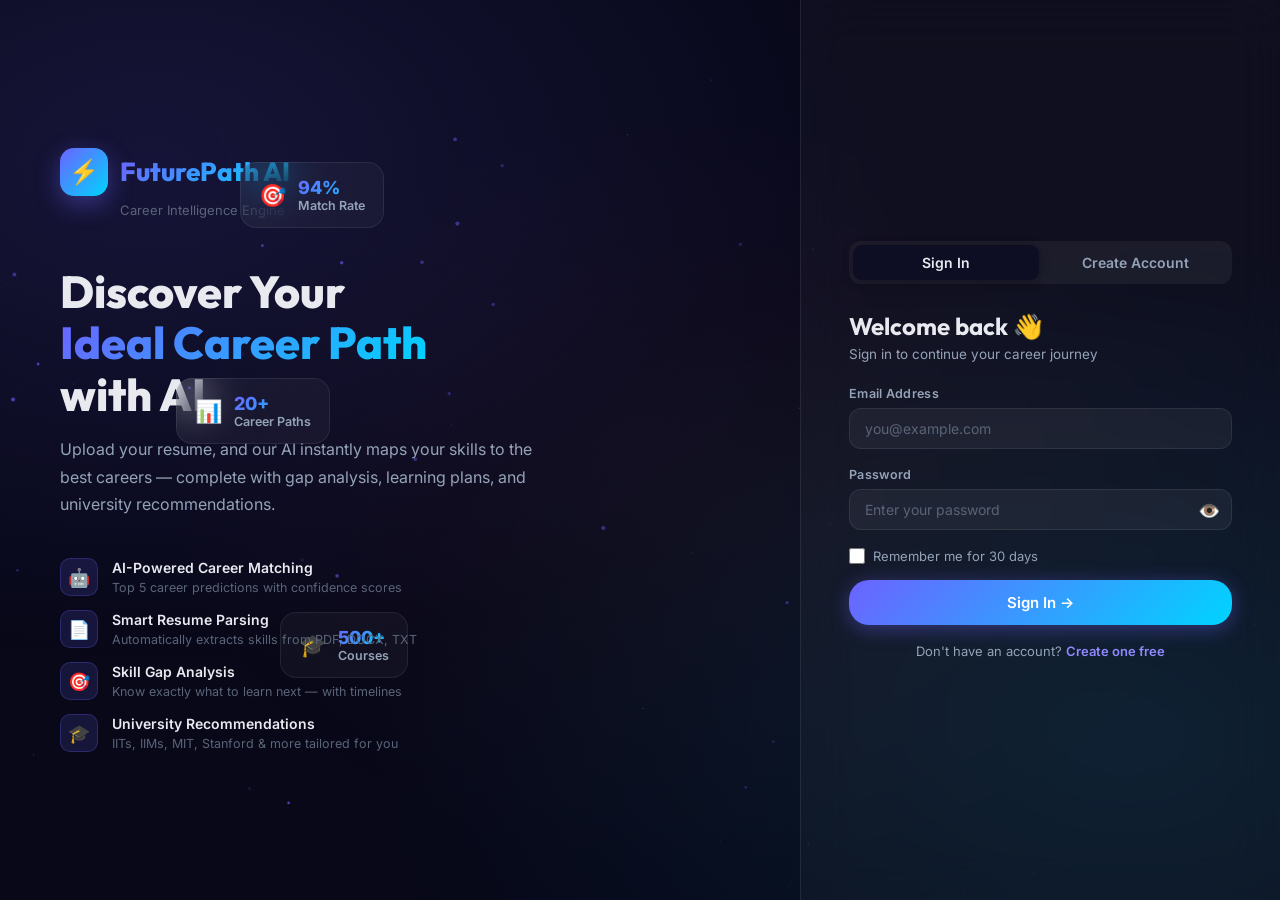
==== index.html @ 03763171 "First Commit" ====
<!DOCTYPE html>
<html lang="en">

<head>
  <meta charset="UTF-8" />
  <meta name="viewport" content="width=device-width, initial-scale=1.0" />
  <title>FuturePath AI — Career Recommendation Engine</title>
  <meta name="description"
    content="FuturePath AI analyzes your skills and interests to predict the best career paths with personalized learning recommendations." />
  <link rel="stylesheet" href="css/main.css" />
  <link rel="stylesheet" href="css/auth.css" />
</head>

<body>
  <div class="bg-mesh"></div>
  <canvas id="particles-canvas"></canvas>

  <div class="auth-page">
    <!-- LEFT: Branding -->
    <div class="auth-left">
      <!-- Floating decorations -->
      <div class="floating-card fc-1">
        <div class="fc-icon">🎯</div>
        <div>
          <div class="fc-val">94%</div>
          <div class="fc-text">Match Rate</div>
        </div>
      </div>
      <div class="floating-card fc-2">
        <div class="fc-icon">📊</div>
        <div>
          <div class="fc-val">20+</div>
          <div class="fc-text">Career Paths</div>
        </div>
      </div>
      <div class="floating-card fc-3">
        <div class="fc-icon">🎓</div>
        <div>
          <div class="fc-val">500+</div>
          <div class="fc-text">Courses</div>
        </div>
      </div>

      <div class="auth-brand">
        <div class="brand-logo">
          <div class="brand-icon">⚡</div>
          <div class="brand-name">FuturePath AI</div>
        </div>
        <div class="brand-tagline">Career Intelligence Engine</div>
      </div>

      <div class="auth-hero">
        <h1>Discover Your<br /><span class="gradient-text">Ideal Career Path</span><br />with AI</h1>
        <p>Upload your resume, and our AI instantly maps your skills to the best careers — complete with gap analysis,
          learning plans, and university recommendations.</p>
      </div>

      <div class="auth-features">
        <div class="auth-feature delay-1">
          <div class="auth-feature-icon">🤖</div>
          <div class="auth-feature-text">
            <strong>AI-Powered Career Matching</strong>
            <span>Top 5 career predictions with confidence scores</span>
          </div>
        </div>
        <div class="auth-feature delay-2">
          <div class="auth-feature-icon">📄</div>
          <div class="auth-feature-text">
            <strong>Smart Resume Parsing</strong>
            <span>Automatically extracts skills from PDF, DOCX, TXT</span>
          </div>
        </div>
        <div class="auth-feature delay-3">
          <div class="auth-feature-icon">🎯</div>
          <div class="auth-feature-text">
            <strong>Skill Gap Analysis</strong>
            <span>Know exactly what to learn next — with timelines</span>
          </div>
        </div>
        <div class="auth-feature delay-4">
          <div class="auth-feature-icon">🎓</div>
          <div class="auth-feature-text">
            <strong>University Recommendations</strong>
            <span>IITs, IIMs, MIT, Stanford & more tailored for you</span>
          </div>
        </div>
      </div>
    </div>

    <!-- RIGHT: Auth Form -->
    <div class="auth-right">
      <div class="auth-card">
        <!-- Tabs -->
        <div class="auth-tabs">
          <button class="auth-tab" data-tab="login" onclick="switchTab('login')">Sign In</button>
          <button class="auth-tab" data-tab="register" onclick="switchTab('register')">Create Account</button>
        </div>

        <!-- ===== LOGIN PANEL ===== -->
        <div id="login-panel">
          <h2>Welcome back 👋</h2>
          <p class="auth-sub">Sign in to continue your career journey</p>

          <div id="login-alert"></div>

          <form id="login-form">
            <div class="form-group">
              <label class="form-label">Email Address</label>
              <input id="login-email" type="email" class="form-input" placeholder="you@example.com" autocomplete="email"
                required />
            </div>
            <div class="form-group">
              <label class="form-label">Password</label>
              <div class="input-wrap">
                <input id="login-password" type="password" class="form-input" placeholder="Enter your password"
                  autocomplete="current-password" required />
                <button type="button" class="toggle-pass" onclick="togglePass('login-password', this)">👁️</button>
              </div>
            </div>
            <label class="checkbox-row">
              <input type="checkbox" id="login-remember" />
              Remember me for 30 days
            </label>
            <button id="login-btn" type="submit" class="btn btn-primary btn-full btn-lg">
              Sign In →
            </button>
          </form>

          <p class="auth-footer-text">
            Don't have an account? <a onclick="switchTab('register')">Create one free</a>
          </p>
        </div>

        <!-- ===== REGISTER PANEL ===== -->
        <div id="register-panel" style="display:none">
          <h2>Join FuturePath AI 🚀</h2>
          <p class="auth-sub">Create your free account in seconds</p>

          <div id="reg-alert"></div>

          <form id="register-form">
            <div class="section-divider">Personal Info</div>
            <div class="form-row">
              <div class="form-group">
                <label class="form-label">Full Name</label>
                <input id="reg-name" type="text" class="form-input" placeholder="Your Name" required />
              </div>
              <div class="form-group">
                <label class="form-label">Phone Number</label>
                <input id="reg-phone" type="tel" class="form-input" placeholder="9876543210" required />
              </div>
            </div>
            <div class="form-group">
              <label class="form-label">Email Address</label>
              <input id="reg-email" type="email" class="form-input" placeholder="you@example.com" required />
            </div>
            <div class="form-group">
              <label class="form-label">Password</label>
              <div class="input-wrap">
                <input id="reg-password" type="password" class="form-input" placeholder="Min. 8 characters" required />
                <button type="button" class="toggle-pass" onclick="togglePass('reg-password', this)">👁️</button>
              </div>
              <div class="form-hint">Use a mix of letters, numbers, and symbols</div>
            </div>

            <div class="section-divider">Academic Info</div>
            <div class="form-group">
              <label class="form-label">College / University</label>
              <input id="reg-college" type="text" class="form-input" placeholder="IIT Bombay, NIT Trichy, …" required />
            </div>
            <div class="form-row">
              <div class="form-group">
                <label class="form-label">Degree</label>
                <select id="reg-degree" class="form-input" required>
                  <option value="">Select degree</option>
                  <option value="B.Tech">B.Tech</option>
                  <option value="B.E.">B.E.</option>
                  <option value="B.Sc">B.Sc</option>
                  <option value="B.Com">B.Com</option>
                  <option value="B.A">B.A</option>
                  <option value="BCA">BCA</option>
                  <option value="MCA">MCA</option>
                  <option value="M.Tech">M.Tech</option>
                  <option value="M.Sc">M.Sc</option>
                  <option value="MBA">MBA</option>
                  <option value="PhD">PhD</option>
                </select>
              </div>
              <div class="form-group">
                <label class="form-label">Current Year</label>
                <select id="reg-year" class="form-input" required>
                  <option value="">Select year</option>
                  <option value="1st Year">1st Year</option>
                  <option value="2nd Year">2nd Year</option>
                  <option value="3rd Year">3rd Year</option>
                  <option value="4th Year">4th Year</option>
                  <option value="Graduate">Graduate</option>
                </select>
              </div>
            </div>
            <div class="form-group">
              <label class="form-label">Branch / Specialization</label>
              <input id="reg-branch" type="text" class="form-input" placeholder="Computer Science, ECE, Mechanical…"
                required />
            </div>

            <button id="reg-btn" type="submit" class="btn btn-primary btn-full btn-lg" style="margin-top:8px">
              Create Account →
            </button>
          </form>

          <p class="auth-footer-text">
            Already have an account? <a onclick="switchTab('login')">Sign in</a>
          </p>
        </div>
      </div>
    </div>
  </div>

  <script src="js/app.js"></script>
  <script src="js/auth.js"></script>
</body>

</html>
---- css/main.css ----
@import url('https://fonts.googleapis.com/css2?family=Outfit:wght@300;400;500;600;700;800;900&family=Inter:wght@300;400;500;600;700&display=swap');

/* =============================================
   DESIGN TOKENS
   ============================================= */
:root {
  --bg-primary:    #080818;
  --bg-secondary:  #0d0d24;
  --bg-card:       rgba(255,255,255,0.04);
  --bg-card-hover: rgba(255,255,255,0.07);

  --border:        rgba(255,255,255,0.08);
  --border-hover:  rgba(108,99,255,0.45);

  --primary:        #6c63ff;
  --primary-light:  #9089ff;
  --primary-dark:   #4a43cc;
  --secondary:      #00d4ff;
  --accent:         #ff6b6b;
  --success:        #00e5a0;
  --warning:        #ffb347;

  --text-primary:   #e8eaf0;
  --text-secondary: #94a3b8;
  --text-muted:     #5a6478;

  --grad-primary:   linear-gradient(135deg,#6c63ff 0%,#00d4ff 100%);
  --grad-card:      linear-gradient(135deg,rgba(108,99,255,.10) 0%,rgba(0,212,255,.04) 100%);
  --grad-hero:      radial-gradient(ellipse at 20% 50%,rgba(108,99,255,.18) 0%,transparent 55%),
                    radial-gradient(ellipse at 80% 20%,rgba(0,212,255,.12) 0%,transparent 50%);

  --shadow-card:    0 8px 32px rgba(0,0,0,.45);
  --shadow-glow:    0 0 40px rgba(108,99,255,.22);

  --r-sm: 8px;  --r-md: 12px;  --r-lg: 20px;  --r-xl: 28px;
  --transition: all .3s cubic-bezier(.4,0,.2,1);
}

/* =============================================
   RESET & BASE
   ============================================= */
*, *::before, *::after { box-sizing: border-box; margin:0; padding:0; }
html { scroll-behavior: smooth; font-size:16px; }
body {
  font-family: 'Inter', sans-serif;
  background: var(--bg-primary);
  color: var(--text-primary);
  min-height: 100vh;
  overflow-x: hidden;
  -webkit-font-smoothing: antialiased;
}
h1,h2,h3,h4,h5,h6 { font-family:'Outfit',sans-serif; line-height:1.2; }
a { text-decoration: none; color: inherit; }
button { font-family:'Inter',sans-serif; cursor:pointer; }

::-webkit-scrollbar { width:6px; }
::-webkit-scrollbar-track { background:var(--bg-secondary); }
::-webkit-scrollbar-thumb { background:var(--primary); border-radius:3px; }

/* =============================================
   BACKGROUND MESH
   ============================================= */
.bg-mesh {
  position: fixed; inset:0; pointer-events:none; z-index:0;
  background:
    radial-gradient(ellipse at 12% 18%, rgba(108,99,255,.14) 0%,transparent 48%),
    radial-gradient(ellipse at 88% 82%, rgba(0,212,255,.09) 0%,transparent 48%),
    radial-gradient(ellipse at 55% 55%, rgba(255,107,107,.04) 0%,transparent 55%);
}

/* =============================================
   APP LAYOUT
   ============================================= */
.app-container { display:flex; min-height:100vh; }

/* — Sidebar — */
.sidebar {
  width: 255px; flex-shrink:0;
  background: rgba(8,8,24,.7);
  border-right: 1px solid var(--border);
  backdrop-filter: blur(24px);
  position: fixed; top:0; left:0; height:100vh;
  display:flex; flex-direction:column;
  z-index: 100; transition: var(--transition);
  overflow:hidden;
}

.sidebar-logo {
  padding: 24px 22px 22px;
  border-bottom: 1px solid var(--border);
}
.sidebar-logo .logo-mark {
  font-size: 22px; font-family:'Outfit',sans-serif; font-weight:800;
  background: var(--grad-primary);
  -webkit-background-clip:text; -webkit-text-fill-color:transparent;
  background-clip:text;
  display:flex; align-items:center; gap:8px;
}
.sidebar-logo .logo-sub {
  font-size:10.5px; color:var(--text-muted); margin-top:3px; letter-spacing:.3px;
}

.sidebar-nav { flex:1; padding:8px 10px; overflow-y:auto; }
.nav-group-label {
  font-size:9.5px; font-weight:700; letter-spacing:1.6px; text-transform:uppercase;
  color:var(--text-muted); padding:14px 12px 6px;
}
.nav-item {
  display:flex; align-items:center; gap:11px;
  padding:10px 13px; border-radius:var(--r-md);
  color:var(--text-secondary); font-size:13.5px; font-weight:500;
  transition:var(--transition); margin-bottom:1px; cursor:pointer;
  border: 1px solid transparent;
}
.nav-item:hover {
  background:rgba(108,99,255,.11); color:var(--text-primary);
  border-color:rgba(108,99,255,.15);
}
.nav-item.active {
  background:linear-gradient(135deg,rgba(108,99,255,.22),rgba(0,212,255,.08));
  color:var(--primary-light); border-color:rgba(108,99,255,.35);
}
.nav-icon { font-size:16px; width:20px; text-align:center; flex-shrink:0; }

.sidebar-footer {
  padding:14px 16px;
  border-top:1px solid var(--border);
  display:flex; align-items:center; gap:10px;
}
.sf-avatar {
  width:34px; height:34px; border-radius:50%;
  background:var(--grad-primary);
  display:flex; align-items:center; justify-content:center;
  font-family:'Outfit',sans-serif; font-weight:700; font-size:13px; color:#fff;
  flex-shrink:0;
}
.sf-name  { font-size:13px; font-weight:600; color:var(--text-primary); }
.sf-email { font-size:11px; color:var(--text-muted); white-space:nowrap; overflow:hidden; text-overflow:ellipsis; max-width:145px; }

/* — Main content — */
.main-content { flex:1; margin-left:255px; min-height:100vh; position:relative; z-index:1; }

/* — Topbar — */
.topbar {
  display:flex; align-items:center; justify-content:space-between;
  padding:14px 36px;
  border-bottom:1px solid var(--border);
  backdrop-filter:blur(20px);
  position:sticky; top:0; z-index:50;
  background:rgba(8,8,24,.82);
}
.topbar-left h1 { font-size:22px; font-weight:700; color:var(--text-primary); }
.topbar-left p  { font-size:13px; color:var(--text-secondary); margin-top:2px; }
.topbar-right { display:flex; align-items:center; gap:12px; }

.user-chip {
  display:flex; align-items:center; gap:9px;
  background:var(--bg-card); border:1px solid var(--border);
  border-radius:100px; padding:5px 14px 5px 6px; cursor:pointer;
  transition:var(--transition);
}
.user-chip:hover { border-color:var(--border-hover); }
.user-chip .avatar {
  width:28px; height:28px; border-radius:50%;
  background:var(--grad-primary);
  display:flex; align-items:center; justify-content:center;
  font-family:'Outfit',sans-serif; font-weight:700; font-size:11px; color:#fff;
}
.user-chip span { font-size:13px; font-weight:500; color:var(--text-primary); }

/* — Page layout — */
.page-header { padding:30px 36px 18px; }
.page-header h1 { font-size:26px; font-weight:700; margin-bottom:4px; }
.page-header p  { color:var(--text-secondary); font-size:14px; }

.page-content { padding:24px 36px 48px; }

/* =============================================
   CARDS
   ============================================= */
.card {
  background:var(--bg-card); border:1px solid var(--border);
  border-radius:var(--r-lg); backdrop-filter:blur(20px);
  transition:var(--transition); padding:24px;
}
.card:hover {
  border-color:var(--border-hover);
  box-shadow:var(--shadow-glow); transform:translateY(-2px);
}
.card-gradient { background:var(--grad-card); border:1px solid rgba(108,99,255,.18); }
.card-flat { transform:none !important; }
.card-flat:hover { transform:none !important; }

/* =============================================
   STAT CARDS
   ============================================= */
.stat-card {
  position:relative; overflow:hidden; padding:22px 24px;
  background:var(--bg-card); border:1px solid var(--border);
  border-radius:var(--r-lg); backdrop-filter:blur(20px);
  transition:var(--transition);
}
.stat-card:hover { border-color:var(--border-hover); transform:translateY(-2px); }
.stat-card::after {
  content:''; position:absolute; top:-20px; right:-20px;
  width:90px; height:90px; border-radius:50%; filter:blur(35px); opacity:.25;
}
.stat-card.v::after { background:var(--primary); }
.stat-card.c::after { background:var(--secondary); }
.stat-card.r::after { background:var(--accent); }
.stat-card.g::after { background:var(--success); }
.stat-icon { font-size:28px; margin-bottom:12px; }
.stat-value {
  font-family:'Outfit',sans-serif; font-size:34px; font-weight:800; line-height:1;
  background:var(--grad-primary);
  -webkit-background-clip:text; -webkit-text-fill-color:transparent; background-clip:text;
}
.stat-label { font-size:13px; color:var(--text-secondary); margin-top:5px; }

/* =============================================
   BUTTONS
   ============================================= */
.btn {
  display:inline-flex; align-items:center; justify-content:center; gap:8px;
  padding:10px 22px; border-radius:var(--r-md);
  font-size:14px; font-weight:600;
  cursor:pointer; transition:var(--transition); border:none;
  white-space:nowrap;
}
.btn-primary {
  background:var(--grad-primary); color:#fff;
  box-shadow:0 4px 20px rgba(108,99,255,.38);
}
.btn-primary:hover { transform:translateY(-2px); box-shadow:0 8px 30px rgba(108,99,255,.58); }
.btn-secondary {
  background:rgba(108,99,255,.14); color:var(--primary-light);
  border:1px solid rgba(108,99,255,.30);
}
.btn-secondary:hover { background:rgba(108,99,255,.24); border-color:var(--primary); }
.btn-ghost {
  background:transparent; color:var(--text-secondary);
  border:1px solid var(--border);
}
.btn-ghost:hover { background:rgba(255,255,255,.05); color:var(--text-primary); }
.btn-danger { background:rgba(255,107,107,.15); color:var(--accent); border:1px solid rgba(255,107,107,.3); }
.btn-danger:hover { background:rgba(255,107,107,.25); }

.btn-lg { padding:13px 28px; font-size:15px; border-radius:var(--r-lg); }
.btn-sm { padding:6px 14px; font-size:12px; border-radius:var(--r-sm); }
.btn-full { width:100%; }
.btn:disabled { opacity:.5; cursor:not-allowed; transform:none !important; }

/* =============================================
   FORMS
   ============================================= */
.form-group { margin-bottom:18px; }
.form-label {
  display:block; font-size:12.5px; font-weight:600;
  color:var(--text-secondary); margin-bottom:7px; letter-spacing:.3px;
}
.form-input {
  width:100%; padding:11px 15px;
  background:rgba(255,255,255,.05); border:1px solid var(--border);
  border-radius:var(--r-md); color:var(--text-primary);
  font-family:'Inter',sans-serif; font-size:14px;
  transition:var(--transition); outline:none;
}
.form-input:focus {
  border-color:var(--primary);
  background:rgba(108,99,255,.08);
  box-shadow:0 0 0 3px rgba(108,99,255,.14);
}
.form-input::placeholder { color:var(--text-muted); }
select.form-input option { background:#14142e; color:var(--text-primary); }
.form-hint { font-size:11.5px; color:var(--text-muted); margin-top:5px; }
.form-row { display:grid; grid-template-columns:1fr 1fr; gap:16px; }
.form-error { font-size:12px; color:var(--accent); margin-top:5px; }

/* =============================================
   TAGS & BADGES
   ============================================= */
.tag {
  display:inline-flex; align-items:center; gap:5px;
  padding:4px 11px; border-radius:100px;
  font-size:12px; font-weight:500; transition:var(--transition);
}
.tag-primary  { background:rgba(108,99,255,.18); color:var(--primary-light); border:1px solid rgba(108,99,255,.3); }
.tag-success  { background:rgba(0,229,160,.14);  color:var(--success);       border:1px solid rgba(0,229,160,.3);  }
.tag-danger   { background:rgba(255,107,107,.14);color:var(--accent);         border:1px solid rgba(255,107,107,.3);}
.tag-warning  { background:rgba(255,179,71,.14); color:var(--warning);        border:1px solid rgba(255,179,71,.3); }
.tag-cyan     { background:rgba(0,212,255,.10);  color:var(--secondary);      border:1px solid rgba(0,212,255,.22); }
.tag-ghost    { background:rgba(255,255,255,.05);color:var(--text-secondary);  border:1px solid var(--border);      }
.tag .remove-btn { cursor:pointer; opacity:.6; line-height:1; font-size:14px; }
.tag .remove-btn:hover { opacity:1; }

.badge {
  display:inline-flex; align-items:center; justify-content:center;
  padding:2px 9px; border-radius:100px; font-size:11px; font-weight:700;
}
.badge-primary { background:var(--primary); color:#fff; }
.badge-success { background:var(--success); color:#000; }

/* =============================================
   PROGRESS BARS
   ============================================= */
.progress-bar { height:6px; background:rgba(255,255,255,.08); border-radius:3px; overflow:hidden; }
.progress-fill {
  height:100%; border-radius:3px; background:var(--grad-primary);
  width:0; transition:width 1.3s cubic-bezier(.4,0,.2,1);
}
.progress-fill.success  { background:var(--success); }
.progress-fill.warning  { background:var(--warning); }
.progress-fill.danger   { background:var(--accent); }

.progress-lg { height:10px; }
.progress-xl { height:14px; }

/* =============================================
   ALERTS
   ============================================= */
.alert {
  padding:12px 16px; border-radius:var(--r-md);
  font-size:13.5px; display:flex; align-items:center; gap:10px;
  margin-bottom:14px; animation:fadeInUp .3s ease;
}
.alert-error   { background:rgba(255,107,107,.10); border:1px solid rgba(255,107,107,.28); color:var(--accent); }
.alert-success { background:rgba(0,229,160,.10);   border:1px solid rgba(0,229,160,.28);   color:var(--success); }
.alert-info    { background:rgba(108,99,255,.10);  border:1px solid rgba(108,99,255,.28);  color:var(--primary-light); }
.alert-warning { background:rgba(255,179,71,.10);  border:1px solid rgba(255,179,71,.28);  color:var(--warning); }

/* =============================================
   SKILL TAG INPUT
   ============================================= */
.skill-input-wrapper {
  border:1px solid var(--border); border-radius:var(--r-md);
  background:rgba(255,255,255,.04); padding:10px;
  min-height:52px; display:flex; flex-wrap:wrap; gap:6px; align-items:center;
  cursor:text; transition:var(--transition);
}
.skill-input-wrapper:focus-within {
  border-color:var(--primary);
  box-shadow:0 0 0 3px rgba(108,99,255,.14);
}
.skill-input-inner {
  border:none; background:transparent; color:var(--text-primary);
  font-family:'Inter',sans-serif; font-size:14px; outline:none;
  min-width:120px; flex:1;
}
.skill-input-inner::placeholder { color:var(--text-muted); }

/* =============================================
   GRID & FLEX UTILITIES
   ============================================= */
.grid-2 { display:grid; grid-template-columns:repeat(2,1fr); gap:20px; }
.grid-3 { display:grid; grid-template-columns:repeat(3,1fr); gap:20px; }
.grid-4 { display:grid; grid-template-columns:repeat(4,1fr); gap:20px; }
.flex   { display:flex; }
.flex-col { flex-direction:column; }
.items-center { align-items:center; }
.items-start  { align-items:flex-start; }
.justify-between { justify-content:space-between; }
.justify-center  { justify-content:center; }
.gap-6  { gap:6px; }  .gap-8  { gap:8px; }  .gap-10 { gap:10px; }
.gap-12 { gap:12px; } .gap-16 { gap:16px; } .gap-20 { gap:20px; }
.gap-24 { gap:24px; } .gap-32 { gap:32px; }
.flex-wrap { flex-wrap:wrap; }
.flex-1 { flex:1; }

/* Margin/padding */
.mb-4{margin-bottom:4px} .mb-6{margin-bottom:6px} .mb-8{margin-bottom:8px}
.mb-12{margin-bottom:12px} .mb-16{margin-bottom:16px} .mb-20{margin-bottom:20px}
.mb-24{margin-bottom:24px} .mb-32{margin-bottom:32px} .mb-40{margin-bottom:40px}
.mt-8{margin-top:8px} .mt-12{margin-top:12px} .mt-16{margin-top:16px}
.mt-20{margin-top:20px} .mt-24{margin-top:24px}
.p-0{padding:0} .pt-16{padding-top:16px}

.text-center { text-align:center; }
.text-right  { text-align:right; }
.font-bold   { font-weight:700; }
.text-sm     { font-size:13px; }
.text-xs     { font-size:11.5px; }
.text-muted  { color:var(--text-muted); }
.text-secondary { color:var(--text-secondary); }
.text-success { color:var(--success); }
.text-danger  { color:var(--accent); }
.text-primary-c { color:var(--primary-light); }
.w-full { width:100%; }

/* =============================================
   DIVIDER
   ============================================= */
.divider { height:1px; background:var(--border); margin:20px 0; }

/* =============================================
   LOADING SPINNER
   ============================================= */
.spinner {
  display:inline-block; width:20px; height:20px;
  border:2px solid rgba(255,255,255,.15);
  border-top-color:var(--primary); border-radius:50%;
  animation:spin .7s linear infinite;
}
.spinner-lg { width:36px; height:36px; border-width:3px; }

/* Loading overlay */
.loading-overlay {
  position:absolute; inset:0; background:rgba(8,8,24,.7);
  display:flex; flex-direction:column; align-items:center; justify-content:center;
  border-radius:var(--r-lg); z-index:10; gap:12px; backdrop-filter:blur(4px);
}
.loading-overlay p { font-size:14px; color:var(--text-secondary); }

/* =============================================
   EMPTY STATE
   ============================================= */
.empty-state {
  display:flex; flex-direction:column; align-items:center; justify-content:center;
  padding:60px 24px; text-align:center; gap:12px;
}
.empty-state .empty-icon { font-size:48px; opacity:.5; }
.empty-state h3 { font-size:18px; font-weight:600; color:var(--text-secondary); }
.empty-state p  { font-size:14px; color:var(--text-muted); max-width:320px; }

/* =============================================
   MODAL
   ============================================= */
.modal-overlay {
  position:fixed; inset:0; background:rgba(0,0,0,.65);
  backdrop-filter:blur(8px); z-index:1000;
  display:flex; align-items:center; justify-content:center;
  animation:fadeIn .25s ease;
}
.modal {
  background:#0f0f28; border:1px solid var(--border);
  border-radius:var(--r-xl); padding:32px; width:100%; max-width:520px;
  box-shadow:0 24px 64px rgba(0,0,0,.6);
  animation:fadeInUp .3s ease;
}
.modal-header { display:flex; align-items:center; justify-content:space-between; margin-bottom:24px; }
.modal-header h2 { font-size:20px; font-weight:700; }
.modal-close {
  width:30px; height:30px; border-radius:50%; border:none;
  background:rgba(255,255,255,.08); color:var(--text-secondary);
  font-size:18px; cursor:pointer; transition:var(--transition);
  display:flex; align-items:center; justify-content:center;
}
.modal-close:hover { background:rgba(255,107,107,.2); color:var(--accent); }

/* =============================================
   SECTION HEADERS
   ============================================= */
.section-header {
  display:flex; align-items:center; justify-content:space-between;
  margin-bottom:20px;
}
.section-header h2 { font-size:18px; font-weight:700; }
.section-header h3 { font-size:16px; font-weight:600; }

/* =============================================
   CONFIDENCE / SCORE RING
   ============================================= */
.score-ring {
  display:flex; flex-direction:column; align-items:center; gap:4px;
}
.score-ring svg { transform:rotate(-90deg); }
.score-ring .score-num {
  font-family:'Outfit',sans-serif; font-weight:800; font-size:22px;
  background:var(--grad-primary);
  -webkit-background-clip:text; -webkit-text-fill-color:transparent; background-clip:text;
}
.score-ring .score-label { font-size:10px; color:var(--text-muted); text-align:center; }

/* =============================================
   CAREER CARD
   ============================================= */
.career-card {
  background:var(--bg-card); border:1px solid var(--border);
  border-radius:var(--r-lg); padding:22px;
  display:flex; flex-direction:column; gap:14px;
  transition:var(--transition); position:relative; overflow:hidden;
  cursor:pointer;
}
.career-card::before {
  content:''; position:absolute; top:0; left:0; right:0; height:2px;
  background:var(--grad-primary); opacity:0; transition:var(--transition);
}
.career-card:hover { border-color:var(--border-hover); transform:translateY(-3px); box-shadow:var(--shadow-glow); }
.career-card:hover::before { opacity:1; }
.career-card.rank-1 { border-color:rgba(108,99,255,.4); }
.career-card.rank-1::before { opacity:1; }

.career-rank {
  position:absolute; top:14px; right:14px;
  width:26px; height:26px; border-radius:50%;
  background:rgba(108,99,255,.2); border:1px solid rgba(108,99,255,.3);
  display:flex; align-items:center; justify-content:center;
  font-size:12px; font-weight:700; color:var(--primary-light);
}
.career-card.rank-1 .career-rank {
  background:linear-gradient(135deg,#ffd700,#ffa500);
  border-color:#ffd700; color:#000;
}

.career-title { font-family:'Outfit',sans-serif; font-size:18px; font-weight:700; color:var(--text-primary); }
.career-domain { font-size:12px; color:var(--text-muted); margin-top:2px; }

.confidence-bar-wrap { }
.confidence-bar-label {
  display:flex; justify-content:space-between; margin-bottom:6px;
}
.confidence-pct {
  font-family:'Outfit',sans-serif; font-size:18px; font-weight:700;
  background:var(--grad-primary);
  -webkit-background-clip:text; -webkit-text-fill-color:transparent; background-clip:text;
}

/* =============================================
   SKILL GAP
   ============================================= */
.skill-row {
  display:flex; align-items:center; gap:12px; padding:12px 0;
  border-bottom:1px solid var(--border);
}
.skill-row:last-child { border-bottom:none; }
.skill-name { flex:1; font-size:14px; font-weight:500; }
.skill-meta { display:flex; gap:8px; align-items:center; }

/* =============================================
   COURSE CARD
   ============================================= */
.course-card {
  background:var(--bg-card); border:1px solid var(--border);
  border-radius:var(--r-lg); padding:18px 20px;
  display:flex; gap:16px; transition:var(--transition);
}
.course-card:hover { border-color:var(--border-hover); transform:translateY(-2px); }
.course-provider-logo {
  width:42px; height:42px; border-radius:var(--r-sm);
  display:flex; align-items:center; justify-content:center;
  font-size:20px; flex-shrink:0;
  background:rgba(255,255,255,.06); border:1px solid var(--border);
}
.course-title { font-size:14px; font-weight:600; margin-bottom:4px; }
.course-meta { display:flex; flex-wrap:wrap; gap:6px; margin-top:8px; }
.course-link {
  margin-top:auto; font-size:12px; color:var(--primary-light);
  display:flex; align-items:center; gap:4px;
}
.course-link:hover { color:var(--secondary); }

/* =============================================
   UNIVERSITY CARD
   ============================================= */
.uni-card {
  background:var(--bg-card); border:1px solid var(--border);
  border-radius:var(--r-lg); overflow:hidden; transition:var(--transition);
}
.uni-card:hover { border-color:var(--border-hover); transform:translateY(-3px); box-shadow:var(--shadow-glow); }
.uni-card-header { padding:18px 20px; background:var(--grad-card); border-bottom:1px solid var(--border); }
.uni-name { font-family:'Outfit',sans-serif; font-size:16px; font-weight:700; }
.uni-location { font-size:12px; color:var(--text-muted); margin-top:2px; }
.uni-card-body { padding:16px 20px; display:flex; flex-direction:column; gap:10px; }
.uni-stat-row { display:flex; justify-content:space-between; font-size:13px; }
.uni-stat-key { color:var(--text-secondary); }
.uni-stat-val { font-weight:600; color:var(--text-primary); }

/* =============================================
   TOOLTIP
   ============================================= */
.tip { position:relative; cursor:help; }
.tip::after {
  content:attr(data-tip);
  position:absolute; bottom:calc(100% + 7px); left:50%;
  transform:translateX(-50%); white-space:nowrap;
  background:rgba(15,15,40,.97); color:var(--text-primary);
  border:1px solid var(--border); border-radius:var(--r-sm);
  padding:7px 12px; font-size:12px;
  pointer-events:none; opacity:0; transition:opacity .2s;
  z-index:999;
}
.tip:hover::after { opacity:1; }

/* =============================================
   KEYFRAMES
   ============================================= */
@keyframes fadeInUp  { from{opacity:0;transform:translateY(18px)} to{opacity:1;transform:translateY(0)} }
@keyframes fadeIn    { from{opacity:0} to{opacity:1} }
@keyframes slideLeft { from{opacity:0;transform:translateX(-18px)} to{opacity:1;transform:translateX(0)} }
@keyframes spin      { from{transform:rotate(0deg)} to{transform:rotate(360deg)} }
@keyframes float     { 0%,100%{transform:translateY(0)} 50%{transform:translateY(-9px)} }
@keyframes pulse-glow {
  0%,100%{box-shadow:0 0 20px rgba(108,99,255,.3)}
  50%{box-shadow:0 0 40px rgba(108,99,255,.6)}
}

.anim-fade-up  { animation:fadeInUp  .5s ease forwards; }
.anim-fade-in  { animation:fadeIn    .4s ease forwards; }
.anim-slide-left { animation:slideLeft .4s ease forwards; }

/* stagger delays */
.delay-1 { animation-delay:.1s; opacity:0; }
.delay-2 { animation-delay:.2s; opacity:0; }
.delay-3 { animation-delay:.3s; opacity:0; }
.delay-4 { animation-delay:.4s; opacity:0; }
.delay-5 { animation-delay:.5s; opacity:0; }

/* =============================================
   RESPONSIVE
   ============================================= */
@media(max-width:1100px) {
  .sidebar { width:220px; }
  .main-content { margin-left:220px; }
  .grid-4 { grid-template-columns:repeat(2,1fr); }
}
@media(max-width:860px) {
  .grid-3 { grid-template-columns:repeat(2,1fr); }
  .grid-2 { grid-template-columns:1fr; }
  .form-row { grid-template-columns:1fr; }
}
@media(max-width:700px) {
  .sidebar { transform:translateX(-100%); }
  .main-content { margin-left:0; }
  .page-header,.page-content { padding:18px 18px; }
  .grid-3,.grid-4 { grid-template-columns:1fr; }
}
---- css/auth.css ----
/* =============================================
   AUTH PAGE — index.html specific styles
   ============================================= */

/* Particles canvas */
#particles-canvas {
  position: fixed; inset: 0; z-index: 0;
  pointer-events: none;
}

/* Auth wrapper */
.auth-page {
  min-height: 100vh;
  display: flex;
  position: relative;
  overflow: hidden;
}

/* Left panel — branding */
.auth-left {
  flex: 1;
  display: flex;
  flex-direction: column;
  justify-content: center;
  padding: 60px;
  position: relative;
  z-index: 1;
}

.auth-brand { margin-bottom: 48px; }
.auth-brand .brand-logo {
  display: flex; align-items: center; gap: 12px;
  margin-bottom: 6px;
}
.auth-brand .brand-icon {
  width: 48px; height: 48px; border-radius: 14px;
  background: linear-gradient(135deg, #6c63ff, #00d4ff);
  display: flex; align-items: center; justify-content: center;
  font-size: 24px; box-shadow: 0 8px 24px rgba(108,99,255,.4);
}
.auth-brand .brand-name {
  font-family: 'Outfit', sans-serif;
  font-size: 26px; font-weight: 800;
  background: linear-gradient(135deg, #6c63ff, #00d4ff);
  -webkit-background-clip: text; -webkit-text-fill-color: transparent;
  background-clip: text;
}
.auth-brand .brand-tagline {
  font-size: 13px; color: var(--text-muted);
  padding-left: 60px;
}

.auth-hero h1 {
  font-family: 'Outfit', sans-serif;
  font-size: clamp(32px, 3.5vw, 48px);
  font-weight: 800; line-height: 1.15;
  color: var(--text-primary); margin-bottom: 16px;
}
.auth-hero h1 .gradient-text {
  background: linear-gradient(135deg, #6c63ff, #00d4ff);
  -webkit-background-clip: text; -webkit-text-fill-color: transparent;
  background-clip: text;
}
.auth-hero p {
  font-size: 16px; color: var(--text-secondary);
  line-height: 1.7; max-width: 480px; margin-bottom: 40px;
}

.auth-features {
  display: flex; flex-direction: column; gap: 14px;
}
.auth-feature {
  display: flex; align-items: center; gap: 14px;
  animation: slideLeft .5s ease forwards; opacity: 0;
}
.auth-feature-icon {
  width: 38px; height: 38px; border-radius: 10px;
  background: rgba(108,99,255,.15); border: 1px solid rgba(108,99,255,.25);
  display: flex; align-items: center; justify-content: center;
  font-size: 18px; flex-shrink: 0;
}
.auth-feature-text strong { font-size: 14px; font-weight: 600; display: block; }
.auth-feature-text span   { font-size: 12.5px; color: var(--text-muted); }

/* Right panel — form */
.auth-right {
  width: 480px; flex-shrink: 0;
  display: flex; align-items: center; justify-content: center;
  padding: 40px 48px;
  background: rgba(255,255,255,.03);
  border-left: 1px solid var(--border);
  backdrop-filter: blur(24px);
  position: relative; z-index: 1;
  overflow-y: auto;
}

.auth-card {
  width: 100%; max-width: 400px;
  animation: fadeInUp .5s ease;
}

/* Tabs */
.auth-tabs {
  display: flex; gap: 4px;
  background: rgba(255,255,255,.05);
  border-radius: var(--r-md); padding: 4px;
  margin-bottom: 28px;
}
.auth-tab {
  flex: 1; padding: 9px;
  border: none; border-radius: 9px;
  font-family: 'Inter', sans-serif; font-size: 14px; font-weight: 600;
  cursor: pointer; transition: var(--transition);
  background: transparent; color: var(--text-secondary);
}
.auth-tab.active {
  background: var(--bg-secondary);
  color: var(--text-primary);
  box-shadow: 0 2px 12px rgba(0,0,0,.3);
}

/* Form heading */
.auth-card h2 {
  font-family: 'Outfit', sans-serif;
  font-size: 24px; font-weight: 700;
  margin-bottom: 6px;
}
.auth-card .auth-sub {
  font-size: 13.5px; color: var(--text-secondary); margin-bottom: 24px;
}

/* Password toggle */
.input-wrap { position: relative; }
.input-wrap .form-input { padding-right: 42px; }
.toggle-pass {
  position: absolute; right: 12px; top: 50%;
  transform: translateY(-50%);
  background: none; border: none; cursor: pointer;
  font-size: 18px; color: var(--text-muted);
  transition: var(--transition);
}
.toggle-pass:hover { color: var(--text-primary); }

/* Checkbox */
.checkbox-row {
  display: flex; align-items: center; gap: 8px;
  font-size: 13px; color: var(--text-secondary); margin-bottom: 16px;
  cursor: pointer;
}
.checkbox-row input[type=checkbox] {
  width: 16px; height: 16px; accent-color: var(--primary); cursor: pointer;
}

/* Form divider */
.form-divider {
  display: flex; align-items: center; gap: 12px;
  margin: 20px 0; color: var(--text-muted); font-size: 12px;
}
.form-divider::before, .form-divider::after {
  content: ''; flex: 1; height: 1px; background: var(--border);
}

/* Auth footer text */
.auth-footer-text {
  text-align: center; font-size: 13px;
  color: var(--text-secondary); margin-top: 18px;
}
.auth-footer-text a { color: var(--primary-light); font-weight: 600; cursor: pointer; }
.auth-footer-text a:hover { text-decoration: underline; }

/* Section title inside register */
.section-divider {
  font-size: 11px; font-weight: 700; letter-spacing: 1.3px;
  text-transform: uppercase; color: var(--text-muted);
  margin: 20px 0 12px; padding-bottom: 8px;
  border-bottom: 1px solid var(--border);
}

/* Step progress (register form) */
.step-progress {
  display: flex; gap: 6px; margin-bottom: 24px;
}
.step-dot {
  height: 4px; border-radius: 2px; transition: var(--transition);
  background: rgba(255,255,255,.1);
}
.step-dot.active { background: var(--primary); }
.step-dot.done   { background: var(--success); }

/* Floating card decoration */
.floating-card {
  position: absolute;
  background: rgba(255,255,255,.04);
  border: 1px solid rgba(255,255,255,.08);
  border-radius: 16px; backdrop-filter: blur(20px);
  padding: 14px 18px; display: flex; align-items: center; gap: 12px;
  animation: float 4s ease-in-out infinite;
  pointer-events: none; z-index: 0;
}
.floating-card .fc-icon { font-size: 22px; }
.floating-card .fc-text { font-size: 12.5px; font-weight: 600; color: var(--text-secondary); }
.floating-card .fc-val  { font-size: 18px; font-weight: 800; background: var(--grad-primary);
  -webkit-background-clip: text; -webkit-text-fill-color: transparent; background-clip: text; }
.fc-1 { top: 18%;  left: 30%; animation-delay: 0s;   }
.fc-2 { top: 42%;  left: 22%; animation-delay: 1.2s; }
.fc-3 { top: 68%;  left: 35%; animation-delay: 2.1s; }

@media(max-width:900px) {
  .auth-left { display: none; }
  .auth-right { width: 100%; border-left: none; }
  .auth-card  { max-width: 440px; }
}
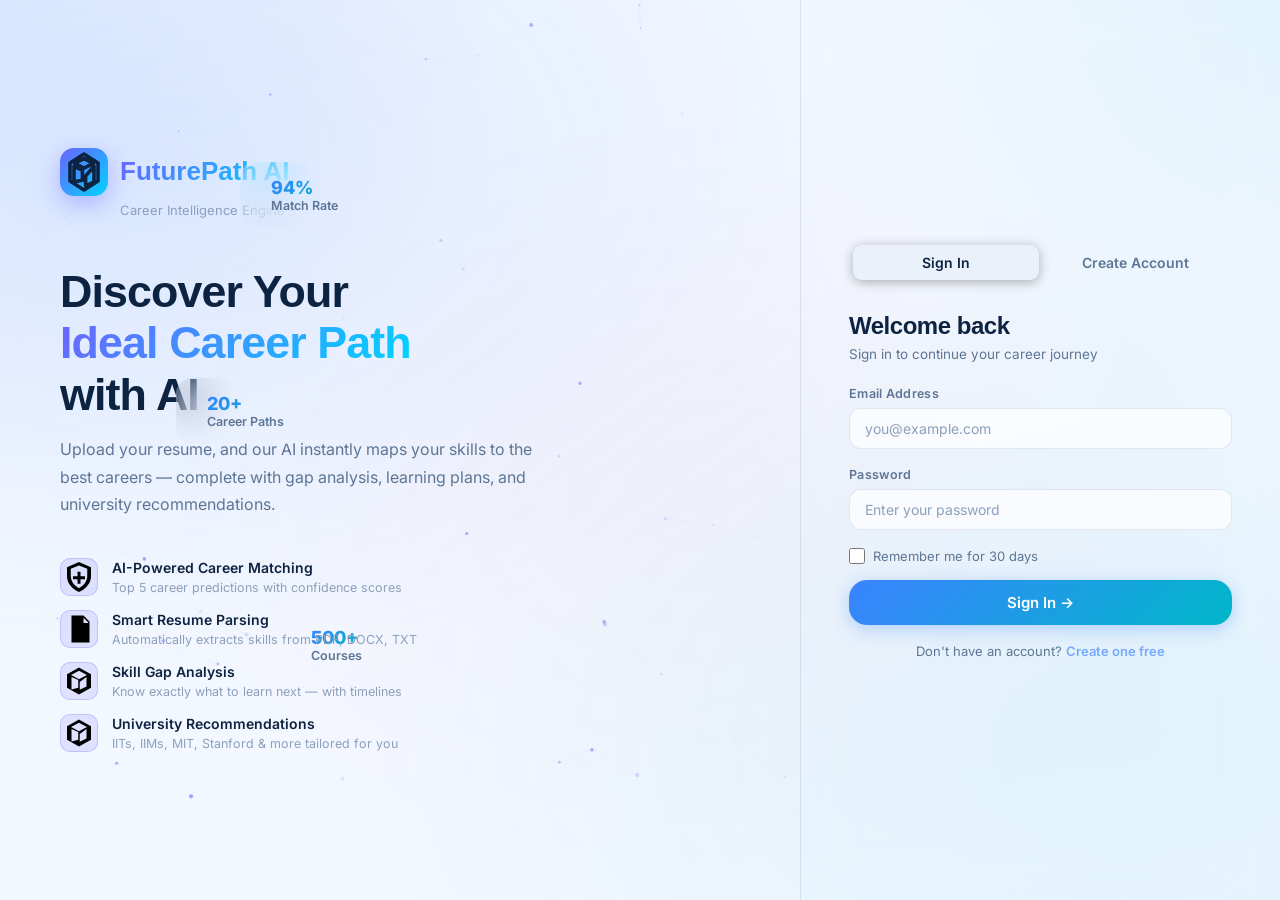
==== commit f59e2668: "Shreyas FE 1" ====
--- a/index.html
+++ b/index.html
@@ -20,21 +20,21 @@
     <div class="auth-left">
       <!-- Floating decorations -->
       <div class="floating-card fc-1">
-        <div class="fc-icon">🎯</div>
+        <div class="fc-icon"><svg viewBox="0 0 24 24" aria-hidden="true"><path d="M12 3 5 7.5v9L12 21l7-4.5v-9L12 3Zm0 2.3 4.7 2.4L12 10.1 7.3 7.7 12 5.3Zm-5 3.8 4.2 2.1v4.9L7 16.9V9.1Zm10 0v7.8l-4.2 2.1v-4.9L17 9.1Z"/></svg></div>
         <div>
           <div class="fc-val">94%</div>
           <div class="fc-text">Match Rate</div>
         </div>
       </div>
       <div class="floating-card fc-2">
-        <div class="fc-icon">📊</div>
+        <div class="fc-icon"><svg viewBox="0 0 24 24" aria-hidden="true"><path d="M4 18h16M7 15v-4m5 4V7m5 8v-2"/></svg></div>
         <div>
           <div class="fc-val">20+</div>
           <div class="fc-text">Career Paths</div>
         </div>
       </div>
       <div class="floating-card fc-3">
-        <div class="fc-icon">🎓</div>
+        <div class="fc-icon"><svg viewBox="0 0 24 24" aria-hidden="true"><path d="M4 7.5 12 4l8 3.5L12 11 4 7.5Zm8 4.5L6 9.8v4.1l6 2.6 6-2.6V9.8l-6 2.2Zm-6 4.8 6 2.4 6-2.4v-1.3l-6 2.4-6-2.4v1.3Z"/></svg></div>
         <div>
           <div class="fc-val">500+</div>
           <div class="fc-text">Courses</div>
@@ -43,7 +43,7 @@
 
       <div class="auth-brand">
         <div class="brand-logo">
-          <div class="brand-icon">⚡</div>
+          <div class="brand-icon"><svg viewBox="0 0 24 24" aria-hidden="true"><path d="M12 3 5 7.5v9L12 21l7-4.5v-9L12 3Zm0 2.3 4.7 2.4L12 10.1 7.3 7.7 12 5.3Zm-5 3.8 4.2 2.1v4.9L7 16.9V9.1Zm10 0v7.8l-4.2 2.1v-4.9L17 9.1Z"/></svg></div>
           <div class="brand-name">FuturePath AI</div>
         </div>
         <div class="brand-tagline">Career Intelligence Engine</div>
@@ -57,28 +57,28 @@
 
       <div class="auth-features">
         <div class="auth-feature delay-1">
-          <div class="auth-feature-icon">🤖</div>
+          <div class="auth-feature-icon"><svg viewBox="0 0 24 24" aria-hidden="true"><path d="M12 2 4 5.5v6C4 16.1 7.3 20 12 22c4.7-2 8-5.9 8-10.5v-6L12 2Zm0 2.3 5.5 2.2v4.7c0 3.5-2.2 6.5-5.5 8.3-3.3-1.8-5.5-4.8-5.5-8.3V6.5L12 4.3Zm-1 4.2h2v3h3v2h-3v3h-2v-3H8v-2h3V8.5Z"/></svg></div>
           <div class="auth-feature-text">
             <strong>AI-Powered Career Matching</strong>
             <span>Top 5 career predictions with confidence scores</span>
           </div>
         </div>
         <div class="auth-feature delay-2">
-          <div class="auth-feature-icon">📄</div>
+          <div class="auth-feature-icon"><svg viewBox="0 0 24 24" aria-hidden="true"><path d="M7 3h8l4 4v14H7V3Zm8 1.5V8h3.5L15 4.5ZM9 11h6v2H9Zm0 4h6v2H9Z"/></svg></div>
           <div class="auth-feature-text">
             <strong>Smart Resume Parsing</strong>
             <span>Automatically extracts skills from PDF, DOCX, TXT</span>
           </div>
         </div>
         <div class="auth-feature delay-3">
-          <div class="auth-feature-icon">🎯</div>
+          <div class="auth-feature-icon"><svg viewBox="0 0 24 24" aria-hidden="true"><path d="M12 3 4 7.5v9L12 21l8-4.5v-9L12 3Zm0 2.2L17.3 8 12 10.8 6.7 8 12 5.2Zm-5 4.1 4.5 2.1v5.1L7 17.7v-6.4Zm10 0v6.4l-4.5 2.1v-5.1L17 9.3Z"/></svg></div>
           <div class="auth-feature-text">
             <strong>Skill Gap Analysis</strong>
             <span>Know exactly what to learn next — with timelines</span>
           </div>
         </div>
         <div class="auth-feature delay-4">
-          <div class="auth-feature-icon">🎓</div>
+          <div class="auth-feature-icon"><svg viewBox="0 0 24 24" aria-hidden="true"><path d="M12 3 4 7.5v9L12 21l8-4.5v-9L12 3Zm0 2.2L17.3 8 12 10.8 6.7 8 12 5.2Zm-5 4.1 4.5 2.1v5.1L7 17.7v-6.4Zm10 0v6.4l-4.5 2.1v-5.1L17 9.3Z"/></svg></div>
           <div class="auth-feature-text">
             <strong>University Recommendations</strong>
             <span>IITs, IIMs, MIT, Stanford & more tailored for you</span>
@@ -98,7 +98,7 @@
 
         <!-- ===== LOGIN PANEL ===== -->
         <div id="login-panel">
-          <h2>Welcome back 👋</h2>
+          <h2>Welcome back</h2>
           <p class="auth-sub">Sign in to continue your career journey</p>
 
           <div id="login-alert"></div>
@@ -114,7 +114,7 @@
               <div class="input-wrap">
                 <input id="login-password" type="password" class="form-input" placeholder="Enter your password"
                   autocomplete="current-password" required />
-                <button type="button" class="toggle-pass" onclick="togglePass('login-password', this)">👁️</button>
+                <button type="button" class="toggle-pass" onclick="togglePass('login-password', this)"><svg viewBox="0 0 24 24" aria-hidden="true"><path d="M2 12s3.5-6 10-6 10 6 10 6-3.5 6-10 6-10-6-10-6Z"/><circle cx="12" cy="12" r="3"/></svg></button>
               </div>
             </div>
             <label class="checkbox-row">
@@ -133,7 +133,7 @@
 
         <!-- ===== REGISTER PANEL ===== -->
         <div id="register-panel" style="display:none">
-          <h2>Join FuturePath AI 🚀</h2>
+          <h2>Join FuturePath AI</h2>
           <p class="auth-sub">Create your free account in seconds</p>
 
           <div id="reg-alert"></div>
@@ -158,7 +158,7 @@
               <label class="form-label">Password</label>
               <div class="input-wrap">
                 <input id="reg-password" type="password" class="form-input" placeholder="Min. 8 characters" required />
-                <button type="button" class="toggle-pass" onclick="togglePass('reg-password', this)">👁️</button>
+                <button type="button" class="toggle-pass" onclick="togglePass('reg-password', this)"><svg viewBox="0 0 24 24" aria-hidden="true"><path d="M2 12s3.5-6 10-6 10 6 10 6-3.5 6-10 6-10-6-10-6Z"/><circle cx="12" cy="12" r="3"/></svg></button>
               </div>
               <div class="form-hint">Use a mix of letters, numbers, and symbols</div>
             </div>
--- a/css/main.css
+++ b/css/main.css
@@ -1,39 +1,38 @@
-@import url('https://fonts.googleapis.com/css2?family=Outfit:wght@300;400;500;600;700;800;900&family=Inter:wght@300;400;500;600;700&display=swap');
-
-/* =============================================
-   DESIGN TOKENS
+@import url('https://fonts.googleapis.com/css2?family=Inter:wght@400;500;600;700;800&display=swap');
+
+/* =============================================
+   DESIGN TOKENS — Light Blue / Futuristic Minimal
    ============================================= */
 :root {
-  --bg-primary:    #080818;
-  --bg-secondary:  #0d0d24;
-  --bg-card:       rgba(255,255,255,0.04);
-  --bg-card-hover: rgba(255,255,255,0.07);
-
-  --border:        rgba(255,255,255,0.08);
-  --border-hover:  rgba(108,99,255,0.45);
-
-  --primary:        #6c63ff;
-  --primary-light:  #9089ff;
-  --primary-dark:   #4a43cc;
-  --secondary:      #00d4ff;
-  --accent:         #ff6b6b;
-  --success:        #00e5a0;
-  --warning:        #ffb347;
-
-  --text-primary:   #e8eaf0;
-  --text-secondary: #94a3b8;
-  --text-muted:     #5a6478;
-
-  --grad-primary:   linear-gradient(135deg,#6c63ff 0%,#00d4ff 100%);
-  --grad-card:      linear-gradient(135deg,rgba(108,99,255,.10) 0%,rgba(0,212,255,.04) 100%);
-  --grad-hero:      radial-gradient(ellipse at 20% 50%,rgba(108,99,255,.18) 0%,transparent 55%),
-                    radial-gradient(ellipse at 80% 20%,rgba(0,212,255,.12) 0%,transparent 50%);
-
-  --shadow-card:    0 8px 32px rgba(0,0,0,.45);
-  --shadow-glow:    0 0 40px rgba(108,99,255,.22);
-
-  --r-sm: 8px;  --r-md: 12px;  --r-lg: 20px;  --r-xl: 28px;
-  --transition: all .3s cubic-bezier(.4,0,.2,1);
+  --bg-primary:    #f3f7ff;
+  --bg-secondary:  #eaf1fb;
+  --bg-card:       rgba(255,255,255,0.82);
+  --bg-card-hover: rgba(255,255,255,0.96);
+
+  --border:        rgba(17,55,110,0.10);
+  --border-hover:  rgba(58,131,255,0.36);
+
+  --primary:        #3a83ff;
+  --primary-light:  #74a9ff;
+  --primary-dark:   #2056cf;
+  --secondary:      #00b7c9;
+  --accent:         #ff6b81;
+  --success:        #14b88a;
+  --warning:        #f5a623;
+
+  --text-primary:   #0d2342;
+  --text-secondary: #5d7696;
+  --text-muted:     #8ca0bc;
+
+  --grad-primary:   linear-gradient(135deg,#3a83ff 0%,#00b7c9 100%);
+  --grad-card:      linear-gradient(135deg, rgba(58,131,255,.10) 0%, rgba(0,194,209,.05) 100%);
+  --grad-hero:      radial-gradient(ellipse at 20% 50%,rgba(58,131,255,.12) 0%,transparent 55%), radial-gradient(ellipse at 80% 20%,rgba(0,194,209,.08) 0%,transparent 50%);
+
+  --shadow-card:    0 10px 30px rgba(13,35,66,.075);
+  --shadow-glow:    0 18px 44px rgba(58,131,255,.18);
+
+  --r-sm: 8px; --r-md: 12px; --r-lg: 18px; --r-xl: 24px;
+  --transition: all .28s cubic-bezier(.4,0,.2,1);
 }
 
 /* =============================================
@@ -43,19 +42,22 @@
 html { scroll-behavior: smooth; font-size:16px; }
 body {
   font-family: 'Inter', sans-serif;
-  background: var(--bg-primary);
+  background:
+    radial-gradient(circle at top left, rgba(58,131,255,.08), transparent 32%),
+    radial-gradient(circle at top right, rgba(0,194,209,.07), transparent 30%),
+    var(--bg-primary);
   color: var(--text-primary);
   min-height: 100vh;
   overflow-x: hidden;
   -webkit-font-smoothing: antialiased;
 }
-h1,h2,h3,h4,h5,h6 { font-family:'Outfit',sans-serif; line-height:1.2; }
+h1,h2,h3,h4,h5,h6 { font-weight: 700; line-height: 1.15; letter-spacing: -.02em; }
 a { text-decoration: none; color: inherit; }
 button { font-family:'Inter',sans-serif; cursor:pointer; }
 
 ::-webkit-scrollbar { width:6px; }
 ::-webkit-scrollbar-track { background:var(--bg-secondary); }
-::-webkit-scrollbar-thumb { background:var(--primary); border-radius:3px; }
+::-webkit-scrollbar-thumb { background:var(--primary-light); border-radius:3px; }
 
 /* =============================================
    BACKGROUND MESH
@@ -63,9 +65,9 @@
 .bg-mesh {
   position: fixed; inset:0; pointer-events:none; z-index:0;
   background:
-    radial-gradient(ellipse at 12% 18%, rgba(108,99,255,.14) 0%,transparent 48%),
-    radial-gradient(ellipse at 88% 82%, rgba(0,212,255,.09) 0%,transparent 48%),
-    radial-gradient(ellipse at 55% 55%, rgba(255,107,107,.04) 0%,transparent 55%);
+    radial-gradient(ellipse at 12% 18%, rgba(58,131,255,.10) 0%,transparent 48%),
+    radial-gradient(ellipse at 88% 82%, rgba(0,194,209,.08) 0%,transparent 48%),
+    radial-gradient(ellipse at 55% 55%, rgba(255,107,129,.04) 0%,transparent 55%);
 }
 
 /* =============================================
@@ -76,31 +78,41 @@
 /* — Sidebar — */
 .sidebar {
   width: 255px; flex-shrink:0;
-  background: rgba(8,8,24,.7);
+  background: rgba(255,255,255,.78);
   border-right: 1px solid var(--border);
   backdrop-filter: blur(24px);
   position: fixed; top:0; left:0; height:100vh;
   display:flex; flex-direction:column;
-  z-index: 100; transition: var(--transition);
+  z-index: 100; transition: width .28s ease, transform .28s ease;
   overflow:hidden;
 }
-
+.sidebar.collapsed { width: 90px; }
 .sidebar-logo {
-  padding: 24px 22px 22px;
+  padding: 22px 18px 20px;
   border-bottom: 1px solid var(--border);
 }
 .sidebar-logo .logo-mark {
-  font-size: 22px; font-family:'Outfit',sans-serif; font-weight:800;
+  display:flex; align-items:center; gap:10px;
+  font-size: 22px; font-weight:800;
   background: var(--grad-primary);
   -webkit-background-clip:text; -webkit-text-fill-color:transparent;
   background-clip:text;
-  display:flex; align-items:center; gap:8px;
 }
 .sidebar-logo .logo-sub {
-  font-size:10.5px; color:var(--text-muted); margin-top:3px; letter-spacing:.3px;
-}
-
-.sidebar-nav { flex:1; padding:8px 10px; overflow-y:auto; }
+  font-size:10.5px; color:var(--text-muted); margin-top:4px; letter-spacing:.3px;
+}
+.brand-icon,
+.nav-icon svg,
+.sidebar-toggle svg {
+  width: 18px; height: 18px;
+  stroke: currentColor;
+  fill: none;
+  stroke-width: 1.8;
+  stroke-linecap: round;
+  stroke-linejoin: round;
+}
+.brand-icon { width: 22px; height: 22px; }
+.sidebar-nav { flex:1; padding:10px 10px 12px; overflow-y:auto; }
 .nav-group-label {
   font-size:9.5px; font-weight:700; letter-spacing:1.6px; text-transform:uppercase;
   color:var(--text-muted); padding:14px 12px 6px;
@@ -108,19 +120,33 @@
 .nav-item {
   display:flex; align-items:center; gap:11px;
   padding:10px 13px; border-radius:var(--r-md);
-  color:var(--text-secondary); font-size:13.5px; font-weight:500;
-  transition:var(--transition); margin-bottom:1px; cursor:pointer;
+  color:var(--text-secondary); font-size:13.5px; font-weight:600;
+  transition:var(--transition); margin-bottom:2px; cursor:pointer;
   border: 1px solid transparent;
 }
 .nav-item:hover {
-  background:rgba(108,99,255,.11); color:var(--text-primary);
-  border-color:rgba(108,99,255,.15);
+  background:rgba(58,131,255,.08); color:var(--text-primary);
+  border-color:rgba(58,131,255,.12);
+  transform: translateX(1px);
 }
 .nav-item.active {
-  background:linear-gradient(135deg,rgba(108,99,255,.22),rgba(0,212,255,.08));
-  color:var(--primary-light); border-color:rgba(108,99,255,.35);
-}
-.nav-icon { font-size:16px; width:20px; text-align:center; flex-shrink:0; }
+  background:linear-gradient(135deg,rgba(58,131,255,.16),rgba(0,194,209,.08));
+  color:var(--primary-dark); border-color:rgba(58,131,255,.28);
+  box-shadow: inset 0 0 0 1px rgba(58,131,255,.12);
+}
+.nav-icon {
+  width: 20px; height: 20px; display:flex; align-items:center; justify-content:center;
+  flex-shrink:0;
+}
+.nav-item .nav-label { white-space: nowrap; }
+.sidebar.collapsed .nav-label,
+.sidebar.collapsed .nav-group-label,
+.sidebar.collapsed .sf-name,
+.sidebar.collapsed .sf-email,
+.sidebar.collapsed .logo-sub,
+.sidebar.collapsed .logo-copy { display:none; }
+.sidebar.collapsed .sidebar-logo,
+.sidebar.collapsed .sidebar-footer { padding-inline: 14px; }
 
 .sidebar-footer {
   padding:14px 16px;
@@ -143,15 +169,24 @@
 /* — Topbar — */
 .topbar {
   display:flex; align-items:center; justify-content:space-between;
-  padding:14px 36px;
+  padding:14px 28px;
   border-bottom:1px solid var(--border);
   backdrop-filter:blur(20px);
   position:sticky; top:0; z-index:50;
-  background:rgba(8,8,24,.82);
+  background:rgba(244,248,253,.88);
+}
+.topbar-left {
+  display:flex; align-items:center; gap:12px;
 }
 .topbar-left h1 { font-size:22px; font-weight:700; color:var(--text-primary); }
 .topbar-left p  { font-size:13px; color:var(--text-secondary); margin-top:2px; }
 .topbar-right { display:flex; align-items:center; gap:12px; }
+.sidebar-toggle {
+  width: 38px; height: 38px; border-radius: 10px; border: 1px solid var(--border);
+  background: rgba(255,255,255,.72); display:flex; align-items:center; justify-content:center;
+  color: var(--text-secondary); transition: var(--transition);
+}
+.sidebar-toggle:hover { border-color: var(--border-hover); color: var(--primary-dark); }
 
 .user-chip {
   display:flex; align-items:center; gap:9px;
@@ -169,11 +204,7 @@
 .user-chip span { font-size:13px; font-weight:500; color:var(--text-primary); }
 
 /* — Page layout — */
-.page-header { padding:30px 36px 18px; }
-.page-header h1 { font-size:26px; font-weight:700; margin-bottom:4px; }
-.page-header p  { color:var(--text-secondary); font-size:14px; }
-
-.page-content { padding:24px 36px 48px; }
+.page-content { padding: 20px 28px 30px; }
 
 /* =============================================
    CARDS
@@ -181,13 +212,14 @@
 .card {
   background:var(--bg-card); border:1px solid var(--border);
   border-radius:var(--r-lg); backdrop-filter:blur(20px);
-  transition:var(--transition); padding:24px;
+  transition:var(--transition); padding:18px;
+  box-shadow:var(--shadow-card);
 }
 .card:hover {
   border-color:var(--border-hover);
   box-shadow:var(--shadow-glow); transform:translateY(-2px);
 }
-.card-gradient { background:var(--grad-card); border:1px solid rgba(108,99,255,.18); }
+.card-gradient { background:var(--grad-card); border:1px solid rgba(58,131,255,.16); }
 .card-flat { transform:none !important; }
 .card-flat:hover { transform:none !important; }
 
@@ -198,12 +230,12 @@
   position:relative; overflow:hidden; padding:22px 24px;
   background:var(--bg-card); border:1px solid var(--border);
   border-radius:var(--r-lg); backdrop-filter:blur(20px);
-  transition:var(--transition);
-}
-.stat-card:hover { border-color:var(--border-hover); transform:translateY(-2px); }
+  transition:var(--transition); box-shadow:var(--shadow-card);
+}
+.stat-card:hover { border-color:var(--border-hover); transform:translateY(-2px); box-shadow:var(--shadow-glow); }
 .stat-card::after {
   content:''; position:absolute; top:-20px; right:-20px;
-  width:90px; height:90px; border-radius:50%; filter:blur(35px); opacity:.25;
+  width:90px; height:90px; border-radius:50%; filter:blur(35px); opacity:.20;
 }
 .stat-card.v::after { background:var(--primary); }
 .stat-card.c::after { background:var(--secondary); }
@@ -222,28 +254,28 @@
    ============================================= */
 .btn {
   display:inline-flex; align-items:center; justify-content:center; gap:8px;
-  padding:10px 22px; border-radius:var(--r-md);
+  padding:10px 18px; border-radius:12px;
   font-size:14px; font-weight:600;
   cursor:pointer; transition:var(--transition); border:none;
   white-space:nowrap;
 }
 .btn-primary {
   background:var(--grad-primary); color:#fff;
-  box-shadow:0 4px 20px rgba(108,99,255,.38);
-}
-.btn-primary:hover { transform:translateY(-2px); box-shadow:0 8px 30px rgba(108,99,255,.58); }
+  box-shadow:0 4px 18px rgba(58,131,255,.32);
+}
+.btn-primary:hover { transform:translateY(-2px); box-shadow:0 8px 26px rgba(58,131,255,.46); }
 .btn-secondary {
-  background:rgba(108,99,255,.14); color:var(--primary-light);
-  border:1px solid rgba(108,99,255,.30);
-}
-.btn-secondary:hover { background:rgba(108,99,255,.24); border-color:var(--primary); }
+  background:rgba(58,131,255,.10); color:var(--primary-dark);
+  border:1px solid rgba(58,131,255,.26);
+}
+.btn-secondary:hover { background:rgba(58,131,255,.18); border-color:var(--primary); }
 .btn-ghost {
   background:transparent; color:var(--text-secondary);
   border:1px solid var(--border);
 }
-.btn-ghost:hover { background:rgba(255,255,255,.05); color:var(--text-primary); }
-.btn-danger { background:rgba(255,107,107,.15); color:var(--accent); border:1px solid rgba(255,107,107,.3); }
-.btn-danger:hover { background:rgba(255,107,107,.25); }
+.btn-ghost:hover { background:rgba(15,45,90,.04); color:var(--text-primary); }
+.btn-danger { background:rgba(255,107,129,.12); color:var(--accent); border:1px solid rgba(255,107,129,.28); }
+.btn-danger:hover { background:rgba(255,107,129,.20); }
 
 .btn-lg { padding:13px 28px; font-size:15px; border-radius:var(--r-lg); }
 .btn-sm { padding:6px 14px; font-size:12px; border-radius:var(--r-sm); }
@@ -260,18 +292,18 @@
 }
 .form-input {
   width:100%; padding:11px 15px;
-  background:rgba(255,255,255,.05); border:1px solid var(--border);
+  background:rgba(255,255,255,.7); border:1px solid var(--border);
   border-radius:var(--r-md); color:var(--text-primary);
   font-family:'Inter',sans-serif; font-size:14px;
   transition:var(--transition); outline:none;
 }
 .form-input:focus {
   border-color:var(--primary);
-  background:rgba(108,99,255,.08);
-  box-shadow:0 0 0 3px rgba(108,99,255,.14);
+  background:#ffffff;
+  box-shadow:0 0 0 3px rgba(58,131,255,.14);
 }
 .form-input::placeholder { color:var(--text-muted); }
-select.form-input option { background:#14142e; color:var(--text-primary); }
+select.form-input option { background:#ffffff; color:var(--text-primary); }
 .form-hint { font-size:11.5px; color:var(--text-muted); margin-top:5px; }
 .form-row { display:grid; grid-template-columns:1fr 1fr; gap:16px; }
 .form-error { font-size:12px; color:var(--accent); margin-top:5px; }
@@ -284,12 +316,12 @@
   padding:4px 11px; border-radius:100px;
   font-size:12px; font-weight:500; transition:var(--transition);
 }
-.tag-primary  { background:rgba(108,99,255,.18); color:var(--primary-light); border:1px solid rgba(108,99,255,.3); }
-.tag-success  { background:rgba(0,229,160,.14);  color:var(--success);       border:1px solid rgba(0,229,160,.3);  }
-.tag-danger   { background:rgba(255,107,107,.14);color:var(--accent);         border:1px solid rgba(255,107,107,.3);}
-.tag-warning  { background:rgba(255,179,71,.14); color:var(--warning);        border:1px solid rgba(255,179,71,.3); }
-.tag-cyan     { background:rgba(0,212,255,.10);  color:var(--secondary);      border:1px solid rgba(0,212,255,.22); }
-.tag-ghost    { background:rgba(255,255,255,.05);color:var(--text-secondary);  border:1px solid var(--border);      }
+.tag-primary  { background:rgba(58,131,255,.12); color:var(--primary-dark); border:1px solid rgba(58,131,255,.26); }
+.tag-success  { background:rgba(20,184,138,.10); color:var(--success);      border:1px solid rgba(20,184,138,.26); }
+.tag-danger   { background:rgba(255,107,129,.10);color:var(--accent);       border:1px solid rgba(255,107,129,.26);}
+.tag-warning  { background:rgba(245,166,35,.10); color:var(--warning);      border:1px solid rgba(245,166,35,.26); }
+.tag-cyan     { background:rgba(0,194,209,.08);  color:var(--secondary);    border:1px solid rgba(0,194,209,.22); }
+.tag-ghost    { background:rgba(15,45,90,.04);   color:var(--text-secondary); border:1px solid var(--border);      }
 .tag .remove-btn { cursor:pointer; opacity:.6; line-height:1; font-size:14px; }
 .tag .remove-btn:hover { opacity:1; }
 
@@ -298,12 +330,12 @@
   padding:2px 9px; border-radius:100px; font-size:11px; font-weight:700;
 }
 .badge-primary { background:var(--primary); color:#fff; }
-.badge-success { background:var(--success); color:#000; }
+.badge-success { background:var(--success); color:#fff; }
 
 /* =============================================
    PROGRESS BARS
    ============================================= */
-.progress-bar { height:6px; background:rgba(255,255,255,.08); border-radius:3px; overflow:hidden; }
+.progress-bar { height:6px; background:rgba(15,45,90,.06); border-radius:3px; overflow:hidden; }
 .progress-fill {
   height:100%; border-radius:3px; background:var(--grad-primary);
   width:0; transition:width 1.3s cubic-bezier(.4,0,.2,1);
@@ -323,23 +355,27 @@
   font-size:13.5px; display:flex; align-items:center; gap:10px;
   margin-bottom:14px; animation:fadeInUp .3s ease;
 }
-.alert-error   { background:rgba(255,107,107,.10); border:1px solid rgba(255,107,107,.28); color:var(--accent); }
-.alert-success { background:rgba(0,229,160,.10);   border:1px solid rgba(0,229,160,.28);   color:var(--success); }
-.alert-info    { background:rgba(108,99,255,.10);  border:1px solid rgba(108,99,255,.28);  color:var(--primary-light); }
-.alert-warning { background:rgba(255,179,71,.10);  border:1px solid rgba(255,179,71,.28);  color:var(--warning); }
+.alert-badge {
+  width: 20px; height: 20px; border-radius: 999px; display:inline-flex; align-items:center; justify-content:center;
+  background: rgba(13,35,66,.08); font-weight:700; font-size: 11px;
+}
+.alert-error   { background:rgba(255,107,129,.08); border:1px solid rgba(255,107,129,.24); color:#d63d5c; }
+.alert-success { background:rgba(20,184,138,.08);  border:1px solid rgba(20,184,138,.24);  color:var(--success); }
+.alert-info    { background:rgba(58,131,255,.08);  border:1px solid rgba(58,131,255,.24);  color:var(--primary-dark); }
+.alert-warning { background:rgba(245,166,35,.08);  border:1px solid rgba(245,166,35,.24);  color:#c07f10; }
 
 /* =============================================
    SKILL TAG INPUT
    ============================================= */
 .skill-input-wrapper {
   border:1px solid var(--border); border-radius:var(--r-md);
-  background:rgba(255,255,255,.04); padding:10px;
+  background:rgba(255,255,255,.6); padding:10px;
   min-height:52px; display:flex; flex-wrap:wrap; gap:6px; align-items:center;
   cursor:text; transition:var(--transition);
 }
 .skill-input-wrapper:focus-within {
   border-color:var(--primary);
-  box-shadow:0 0 0 3px rgba(108,99,255,.14);
+  box-shadow:0 0 0 3px rgba(58,131,255,.14);
 }
 .skill-input-inner {
   border:none; background:transparent; color:var(--text-primary);
@@ -383,7 +419,7 @@
 .text-secondary { color:var(--text-secondary); }
 .text-success { color:var(--success); }
 .text-danger  { color:var(--accent); }
-.text-primary-c { color:var(--primary-light); }
+.text-primary-c { color:var(--primary-dark); }
 .w-full { width:100%; }
 
 /* =============================================
@@ -396,7 +432,7 @@
    ============================================= */
 .spinner {
   display:inline-block; width:20px; height:20px;
-  border:2px solid rgba(255,255,255,.15);
+  border:2px solid rgba(15,45,90,.12);
   border-top-color:var(--primary); border-radius:50%;
   animation:spin .7s linear infinite;
 }
@@ -404,7 +440,7 @@
 
 /* Loading overlay */
 .loading-overlay {
-  position:absolute; inset:0; background:rgba(8,8,24,.7);
+  position:absolute; inset:0; background:rgba(244,248,253,.8);
   display:flex; flex-direction:column; align-items:center; justify-content:center;
   border-radius:var(--r-lg); z-index:10; gap:12px; backdrop-filter:blur(4px);
 }
@@ -425,26 +461,26 @@
    MODAL
    ============================================= */
 .modal-overlay {
-  position:fixed; inset:0; background:rgba(0,0,0,.65);
+  position:fixed; inset:0; background:rgba(15,45,90,.25);
   backdrop-filter:blur(8px); z-index:1000;
   display:flex; align-items:center; justify-content:center;
   animation:fadeIn .25s ease;
 }
 .modal {
-  background:#0f0f28; border:1px solid var(--border);
+  background:#ffffff; border:1px solid var(--border);
   border-radius:var(--r-xl); padding:32px; width:100%; max-width:520px;
-  box-shadow:0 24px 64px rgba(0,0,0,.6);
+  box-shadow:0 24px 64px rgba(15,45,90,.18);
   animation:fadeInUp .3s ease;
 }
 .modal-header { display:flex; align-items:center; justify-content:space-between; margin-bottom:24px; }
 .modal-header h2 { font-size:20px; font-weight:700; }
 .modal-close {
   width:30px; height:30px; border-radius:50%; border:none;
-  background:rgba(255,255,255,.08); color:var(--text-secondary);
+  background:rgba(15,45,90,.06); color:var(--text-secondary);
   font-size:18px; cursor:pointer; transition:var(--transition);
   display:flex; align-items:center; justify-content:center;
 }
-.modal-close:hover { background:rgba(255,107,107,.2); color:var(--accent); }
+.modal-close:hover { background:rgba(255,107,129,.14); color:var(--accent); }
 
 /* =============================================
    SECTION HEADERS
@@ -478,7 +514,7 @@
   border-radius:var(--r-lg); padding:22px;
   display:flex; flex-direction:column; gap:14px;
   transition:var(--transition); position:relative; overflow:hidden;
-  cursor:pointer;
+  cursor:pointer; box-shadow:var(--shadow-card);
 }
 .career-card::before {
   content:''; position:absolute; top:0; left:0; right:0; height:2px;
@@ -486,15 +522,15 @@
 }
 .career-card:hover { border-color:var(--border-hover); transform:translateY(-3px); box-shadow:var(--shadow-glow); }
 .career-card:hover::before { opacity:1; }
-.career-card.rank-1 { border-color:rgba(108,99,255,.4); }
+.career-card.rank-1 { border-color:rgba(58,131,255,.35); }
 .career-card.rank-1::before { opacity:1; }
 
 .career-rank {
   position:absolute; top:14px; right:14px;
   width:26px; height:26px; border-radius:50%;
-  background:rgba(108,99,255,.2); border:1px solid rgba(108,99,255,.3);
+  background:rgba(58,131,255,.12); border:1px solid rgba(58,131,255,.26);
   display:flex; align-items:center; justify-content:center;
-  font-size:12px; font-weight:700; color:var(--primary-light);
+  font-size:12px; font-weight:700; color:var(--primary-dark);
 }
 .career-card.rank-1 .career-rank {
   background:linear-gradient(135deg,#ffd700,#ffa500);
@@ -532,18 +568,19 @@
   background:var(--bg-card); border:1px solid var(--border);
   border-radius:var(--r-lg); padding:18px 20px;
   display:flex; gap:16px; transition:var(--transition);
-}
-.course-card:hover { border-color:var(--border-hover); transform:translateY(-2px); }
+  box-shadow:var(--shadow-card);
+}
+.course-card:hover { border-color:var(--border-hover); transform:translateY(-2px); box-shadow:var(--shadow-glow); }
 .course-provider-logo {
   width:42px; height:42px; border-radius:var(--r-sm);
   display:flex; align-items:center; justify-content:center;
   font-size:20px; flex-shrink:0;
-  background:rgba(255,255,255,.06); border:1px solid var(--border);
+  background:rgba(58,131,255,.06); border:1px solid var(--border);
 }
 .course-title { font-size:14px; font-weight:600; margin-bottom:4px; }
 .course-meta { display:flex; flex-wrap:wrap; gap:6px; margin-top:8px; }
 .course-link {
-  margin-top:auto; font-size:12px; color:var(--primary-light);
+  margin-top:auto; font-size:12px; color:var(--primary-dark);
   display:flex; align-items:center; gap:4px;
 }
 .course-link:hover { color:var(--secondary); }
@@ -554,6 +591,7 @@
 .uni-card {
   background:var(--bg-card); border:1px solid var(--border);
   border-radius:var(--r-lg); overflow:hidden; transition:var(--transition);
+  box-shadow:var(--shadow-card);
 }
 .uni-card:hover { border-color:var(--border-hover); transform:translateY(-3px); box-shadow:var(--shadow-glow); }
 .uni-card-header { padding:18px 20px; background:var(--grad-card); border-bottom:1px solid var(--border); }
@@ -572,7 +610,7 @@
   content:attr(data-tip);
   position:absolute; bottom:calc(100% + 7px); left:50%;
   transform:translateX(-50%); white-space:nowrap;
-  background:rgba(15,15,40,.97); color:var(--text-primary);
+  background:#0f2547; color:#ffffff;
   border:1px solid var(--border); border-radius:var(--r-sm);
   padding:7px 12px; font-size:12px;
   pointer-events:none; opacity:0; transition:opacity .2s;
@@ -589,8 +627,8 @@
 @keyframes spin      { from{transform:rotate(0deg)} to{transform:rotate(360deg)} }
 @keyframes float     { 0%,100%{transform:translateY(0)} 50%{transform:translateY(-9px)} }
 @keyframes pulse-glow {
-  0%,100%{box-shadow:0 0 20px rgba(108,99,255,.3)}
-  50%{box-shadow:0 0 40px rgba(108,99,255,.6)}
+  0%,100%{box-shadow:0 0 16px rgba(58,131,255,.25)}
+  50%{box-shadow:0 0 32px rgba(58,131,255,.5)}
 }
 
 .anim-fade-up  { animation:fadeInUp  .5s ease forwards; }
@@ -622,4 +660,4 @@
   .main-content { margin-left:0; }
   .page-header,.page-content { padding:18px 18px; }
   .grid-3,.grid-4 { grid-template-columns:1fr; }
-}
+}
